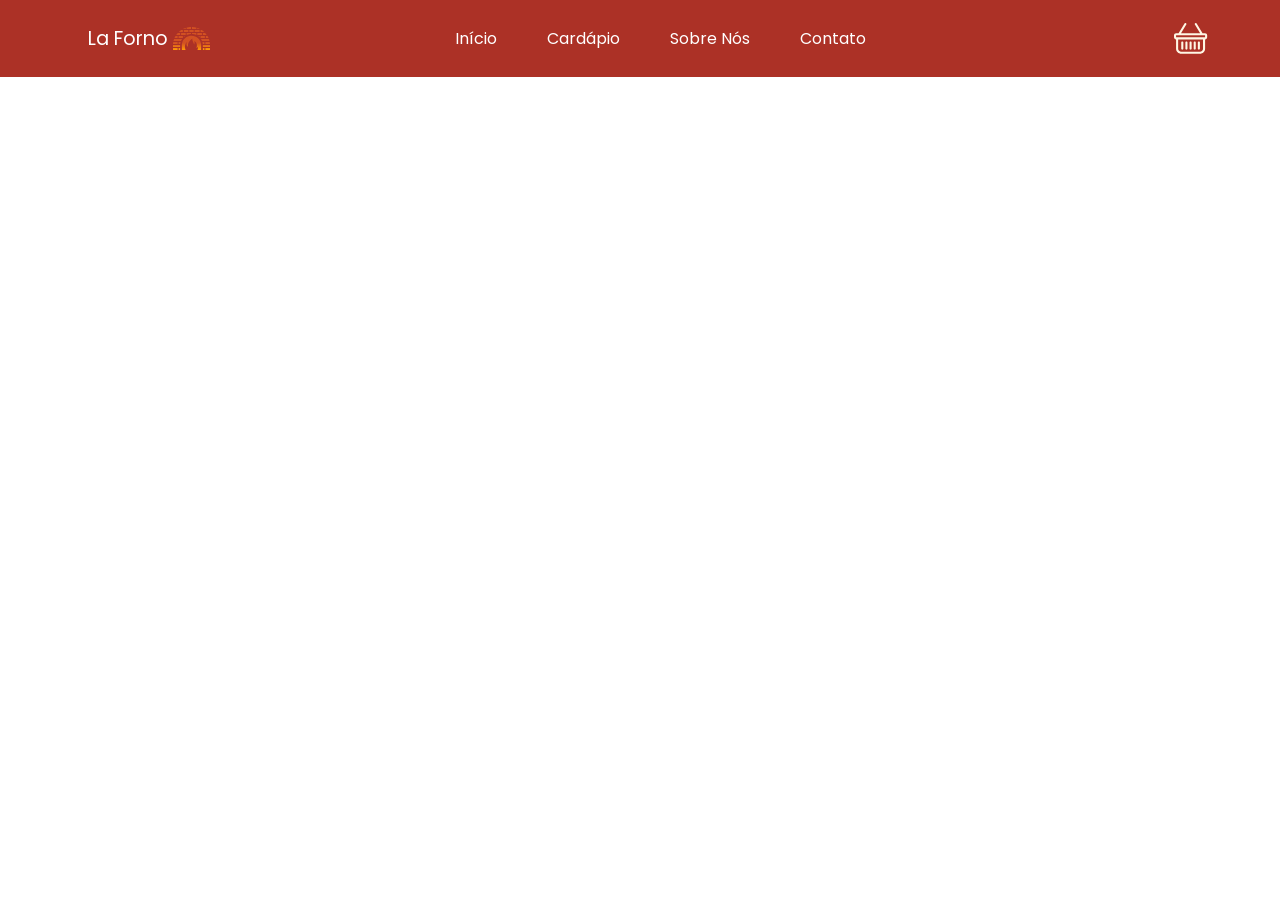
==== cardapio.html @ 2a8bf9a4 "Criando a página do cardápio" ====
<!DOCTYPE html>
<html lang="pt-BR">
<head>
    <meta charset="UTF-8">
    <meta name="viewport" content="width=device-width, initial-scale=1.0">
    <link rel="stylesheet" href="styles/header.css">
    <link rel="shortcut icon" href="assets/Favicon.svg" type="image/x-icon">
    <title>La Forno</title>
</head>
<body>
    <header class="cabecalho">
        <div class="cabecalho__logo">
            <h1 class="cabecalho__logo__texto">La Forno</h1>
            <img class="cabecalho__logo__imagem" src="assets/forno 1 (Traced).svg" alt="">
        </div>
        <nav class="cabecalho__navbar">
            <ul class="cabecalho__navbar__lista">
                <li class="cabecalho__navbar__lista__item"><a href="https://maisqueumjogo.com.br/wp-content/uploads/2020/10/memebotafogo3.png">Início</a></li>
                <li class="cabecalho__navbar__lista__item"><a href="https://vascaino.net/wp-content/uploads/2025/05/loide-augusto-1024x563.jpg">Cardápio</a></li>
                <li class="cabecalho__navbar__lista__item"><a href="assets/w0fu52c6a8t61.jpg">Sobre Nós</a></li>
                <li class="cabecalho__navbar__lista__item"><a href="assets/w0fu52c6a8t61.jpg">Contato</a></li>
            </ul>
        </nav>
        <a class="cabecalho__carrinho" href="assets/w0fu52c6a8t61.jpg"><img src="assets/carrinho.svg" alt=""></a>
    </header>


</body>
</html>
---- styles/header.css ----
@import url('https://fonts.googleapis.com/css2?family=Poppins:ital,wght@0,100;0,200;0,300;0,400;0,500;0,600;0,700;0,800;0,900;1,100;1,200;1,300;1,400;1,500;1,600;1,700;1,800;1,900&display=swap');

@import url(banner.css);
@import url(mais-vendidos.css);
@import url(cardapio.css);
@import url(footer.css);

* {
    padding: 0;
    margin: 0;
}

body {
    font-family: "Poppins", sans-serif
}

:root { 
    --vermelho-principal: #AC3126;
    --vermelho-secundario: #972A21;
    --bege-background_1: #FFF7E5;
    --bege_escuro-background_2: #D89B60;

    --texto-branco: #FFFFFF;
    --texto-preto: #222222;
    --texto-verde: #2B5611;

}

.cabecalho {
    background-color: var(--vermelho-principal);
    display: flex;
    gap: 50px;
    justify-content: space-between;
    width: auto ;
    padding: 0.5em;
}

.cabecalho__logo {
    display: flex;
    align-items: center;
    gap: 5px;
    padding: 1em;
    color: var(--texto-branco);
    margin-left: 4em;
}

.cabecalho__logo__texto {
    font-size: 1.2rem;
    font-weight: 400;
}

.cabecalho__navbar {
    display: flex;
    align-items: center;
}

.cabecalho__navbar__lista {
    display: flex;
    gap: 50px;
    list-style-type: none;
    margin-right: 5em;
}

.cabecalho__navbar__lista a{
    text-decoration: none;
    color: var(--texto-branco);
}

.cabecalho__logo__imagem {
    width: 2.3em;
}

.cabecalho__carrinho {
    margin-right: 4em;
    display: flex;
}

.cabecalho__carrinho img {
    width: 2.1em;
}
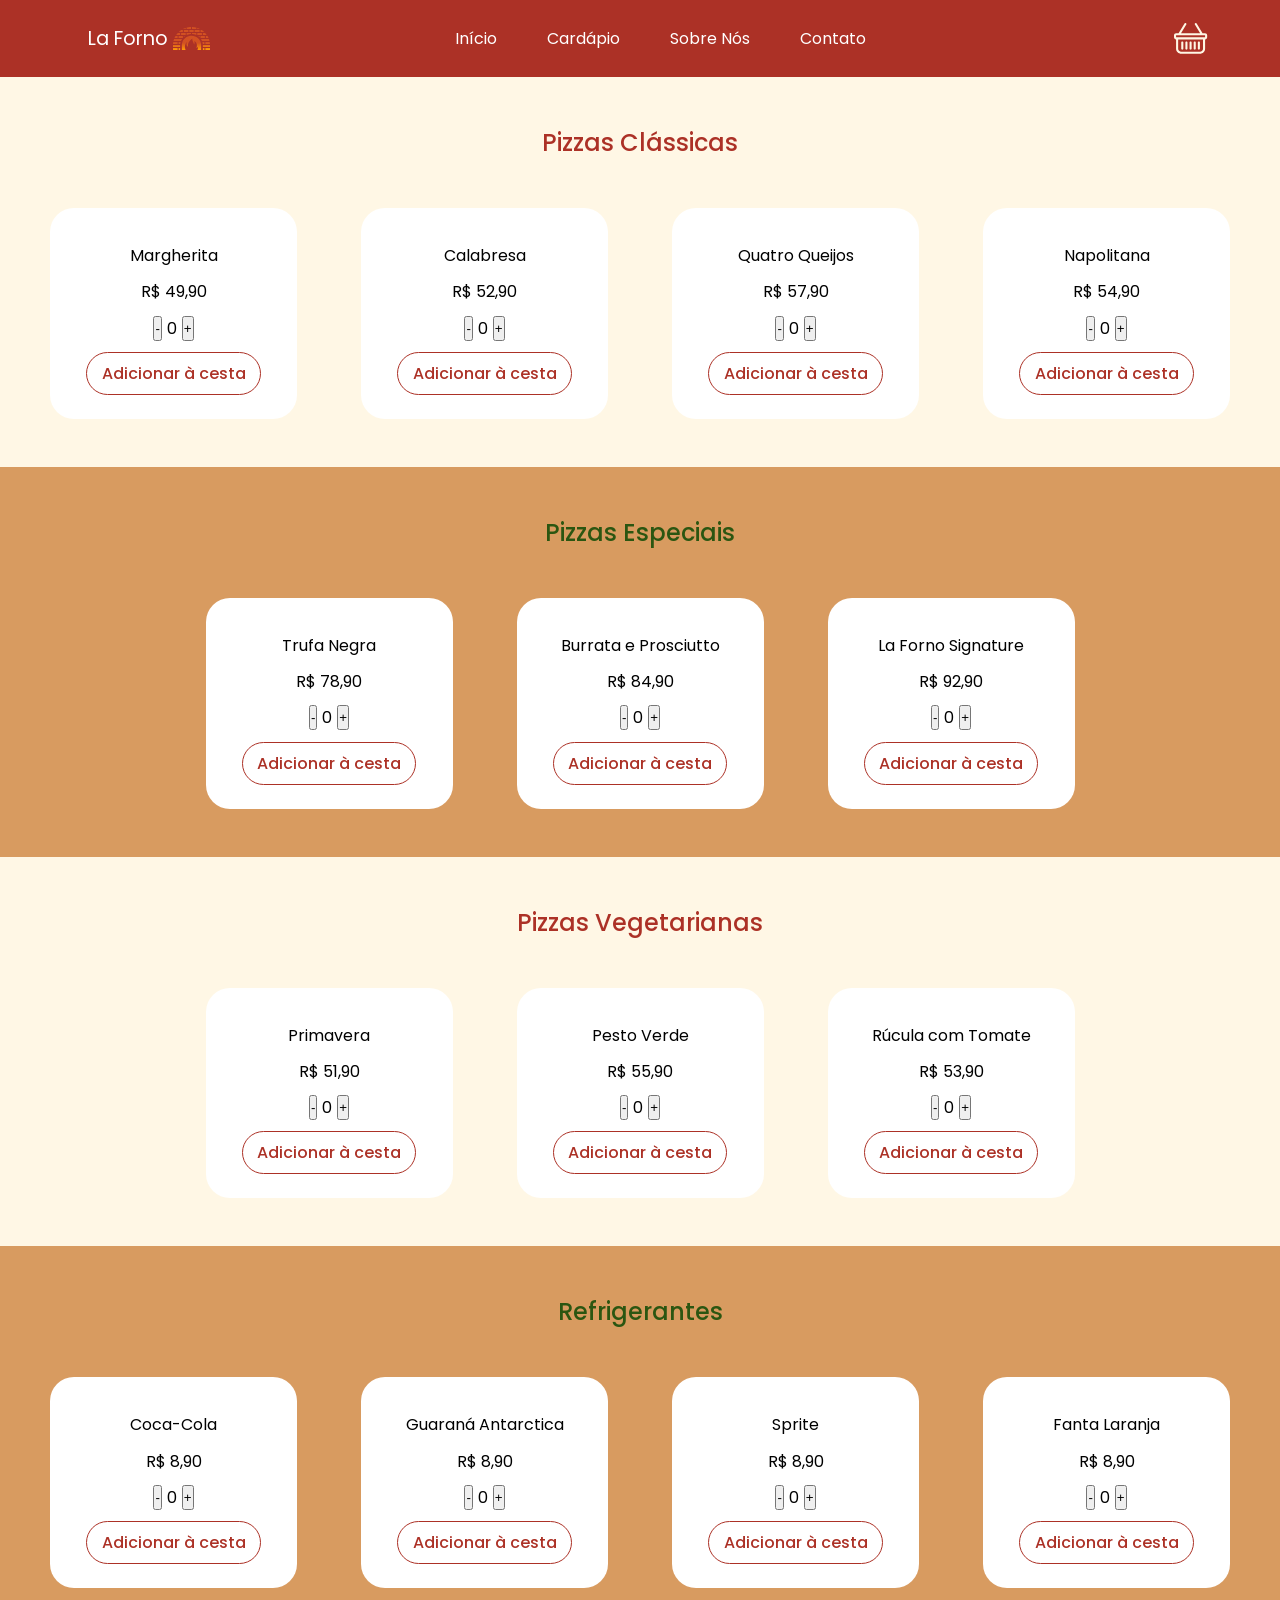
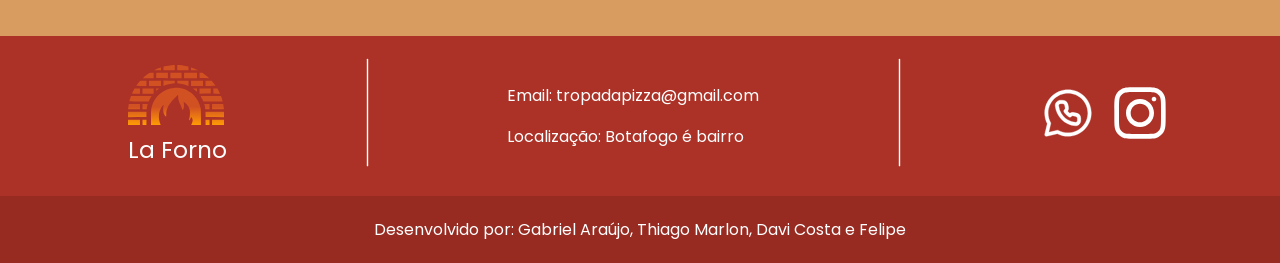
==== commit 2c0f7bdd: "Incrementando a página do cardápio" ====
--- a/cardapio.html
+++ b/cardapio.html
@@ -5,9 +5,10 @@
     <meta name="viewport" content="width=device-width, initial-scale=1.0">
     <link rel="stylesheet" href="styles/header.css">
     <link rel="shortcut icon" href="assets/Favicon.svg" type="image/x-icon">
-    <title>La Forno</title>
+    <title>La Forno — Cardápio</title>
 </head>
 <body>
+
     <header class="cabecalho">
         <div class="cabecalho__logo">
             <h1 class="cabecalho__logo__texto">La Forno</h1>
@@ -15,15 +16,222 @@
         </div>
         <nav class="cabecalho__navbar">
             <ul class="cabecalho__navbar__lista">
-                <li class="cabecalho__navbar__lista__item"><a href="https://maisqueumjogo.com.br/wp-content/uploads/2020/10/memebotafogo3.png">Início</a></li>
-                <li class="cabecalho__navbar__lista__item"><a href="https://vascaino.net/wp-content/uploads/2025/05/loide-augusto-1024x563.jpg">Cardápio</a></li>
-                <li class="cabecalho__navbar__lista__item"><a href="assets/w0fu52c6a8t61.jpg">Sobre Nós</a></li>
-                <li class="cabecalho__navbar__lista__item"><a href="assets/w0fu52c6a8t61.jpg">Contato</a></li>
+                <li class="cabecalho__navbar__lista__item"><a href="index.html">Início</a></li>
+                <li class="cabecalho__navbar__lista__item"><a href="cardapio.html">Cardápio</a></li>
+                <li class="cabecalho__navbar__lista__item"><a href="#">Sobre Nós</a></li>
+                <li class="cabecalho__navbar__lista__item"><a href="#">Contato</a></li>
             </ul>
         </nav>
-        <a class="cabecalho__carrinho" href="assets/w0fu52c6a8t61.jpg"><img src="assets/carrinho.svg" alt=""></a>
+        <a class="cabecalho__carrinho" href="#"><img src="assets/carrinho.svg" alt=""></a>
     </header>
 
+    <!-- PIZZAS CLÁSSICAS -->
+    <section class="mais-vendidos">
+        <h2 class="mais-vendidos__texto">Pizzas Clássicas</h2>
+        <div class="mais-vendidos__produtos">
+            <div class="vendidos__produtos__card">
+                <img class="vendidos__produtos__card__pizza" src="assets/pizzas/pizza_margueita.svg" alt="">
+                <p>Margherita</p>
+                <p>R$ 49,90</p>
+                <div class="vendidos__produtos__card__quantidade">
+                    <button>-</button>
+                    <p>0</p>
+                    <button>+</button>
+                </div>
+                <a class="vendidos__produtos__card__link" href="#">Adicionar à cesta</a>
+            </div>
+            <div class="vendidos__produtos__card">
+                <img class="vendidos__produtos__card__pizza" src="assets/pizzas/pizza_margueita.svg" alt="">
+                <p>Calabresa</p>
+                <p>R$ 52,90</p>
+                <div class="vendidos__produtos__card__quantidade">
+                    <button>-</button>
+                    <p>0</p>
+                    <button>+</button>
+                </div>
+                <a class="vendidos__produtos__card__link" href="#">Adicionar à cesta</a>
+            </div>
+            <div class="vendidos__produtos__card">
+                <img class="vendidos__produtos__card__pizza" src="assets/pizzas/pizza_margueita.svg" alt="">
+                <p>Quatro Queijos</p>
+                <p>R$ 57,90</p>
+                <div class="vendidos__produtos__card__quantidade">
+                    <button>-</button>
+                    <p>0</p>
+                    <button>+</button>
+                </div>
+                <a class="vendidos__produtos__card__link" href="#">Adicionar à cesta</a>
+            </div>
+            <div class="vendidos__produtos__card">
+                <img class="vendidos__produtos__card__pizza" src="assets/pizzas/pizza_margueita.svg" alt="">
+                <p>Napolitana</p>
+                <p>R$ 54,90</p>
+                <div class="vendidos__produtos__card__quantidade">
+                    <button>-</button>
+                    <p>0</p>
+                    <button>+</button>
+                </div>
+                <a class="vendidos__produtos__card__link" href="#">Adicionar à cesta</a>
+            </div>
+        </div>
+    </section>
+
+    <!-- PIZZAS ESPECIAIS -->
+    <section class="mais-vendidos pizza-especiais">
+        <h2 class="mais-vendidos__texto texto__pizza-especiais">Pizzas Especiais</h2>
+        <div class="mais-vendidos__produtos">
+            <div class="vendidos__produtos__card">
+                <img class="vendidos__produtos__card__pizza" src="assets/pizzas/pizza_margueita.svg" alt="">
+                <p>Trufa Negra</p>
+                <p>R$ 78,90</p>
+                <div class="vendidos__produtos__card__quantidade">
+                    <button>-</button>
+                    <p>0</p>
+                    <button>+</button>
+                </div>
+                <a class="vendidos__produtos__card__link" href="#">Adicionar à cesta</a>
+            </div>
+            <div class="vendidos__produtos__card">
+                <img class="vendidos__produtos__card__pizza" src="assets/pizzas/pizza_margueita.svg" alt="">
+                <p>Burrata e Prosciutto</p>
+                <p>R$ 84,90</p>
+                <div class="vendidos__produtos__card__quantidade">
+                    <button>-</button>
+                    <p>0</p>
+                    <button>+</button>
+                </div>
+                <a class="vendidos__produtos__card__link" href="#">Adicionar à cesta</a>
+            </div>
+            <div class="vendidos__produtos__card">
+                <img class="vendidos__produtos__card__pizza" src="assets/pizzas/pizza_margueita.svg" alt="">
+                <p>La Forno Signature</p>
+                <p>R$ 92,90</p>
+                <div class="vendidos__produtos__card__quantidade">
+                    <button>-</button>
+                    <p>0</p>
+                    <button>+</button>
+                </div>
+                <a class="vendidos__produtos__card__link" href="#">Adicionar à cesta</a>
+            </div>
+        </div>
+    </section>
+
+    <!-- PIZZAS VEGETARIANAS -->
+    <section class="mais-vendidos vegetariano">
+        <h2 class="mais-vendidos__texto vegetariano__texto">Pizzas Vegetarianas</h2>
+        <div class="mais-vendidos__produtos">
+            <div class="vendidos__produtos__card">
+                <img class="vendidos__produtos__card__pizza" src="assets/pizzas/pizza_margueita.svg" alt="">
+                <p>Primavera</p>
+                <p>R$ 51,90</p>
+                <div class="vendidos__produtos__card__quantidade">
+                    <button>-</button>
+                    <p>0</p>
+                    <button>+</button>
+                </div>
+                <a class="vendidos__produtos__card__link" href="#">Adicionar à cesta</a>
+            </div>
+            <div class="vendidos__produtos__card">
+                <img class="vendidos__produtos__card__pizza" src="assets/pizzas/pizza_margueita.svg" alt="">
+                <p>Pesto Verde</p>
+                <p>R$ 55,90</p>
+                <div class="vendidos__produtos__card__quantidade">
+                    <button>-</button>
+                    <p>0</p>
+                    <button>+</button>
+                </div>
+                <a class="vendidos__produtos__card__link" href="#">Adicionar à cesta</a>
+            </div>
+            <div class="vendidos__produtos__card">
+                <img class="vendidos__produtos__card__pizza" src="assets/pizzas/pizza_margueita.svg" alt="">
+                <p>Rúcula com Tomate</p>
+                <p>R$ 53,90</p>
+                <div class="vendidos__produtos__card__quantidade">
+                    <button>-</button>
+                    <p>0</p>
+                    <button>+</button>
+                </div>
+                <a class="vendidos__produtos__card__link" href="#">Adicionar à cesta</a>
+            </div>
+        </div>
+    </section>
+
+    <!-- REFRIGERANTES -->
+    <section class="mais-vendidos pizza-especiais">
+        <h2 class="mais-vendidos__texto texto__pizza-especiais">Refrigerantes</h2>
+        <div class="mais-vendidos__produtos">
+            <div class="vendidos__produtos__card">
+                <img class="vendidos__produtos__card__pizza" src="assets/pizzas/pizza_margueita.svg" alt="">
+                <p>Coca-Cola</p>
+                <p>R$ 8,90</p>
+                <div class="vendidos__produtos__card__quantidade">
+                    <button>-</button>
+                    <p>0</p>
+                    <button>+</button>
+                </div>
+                <a class="vendidos__produtos__card__link" href="#">Adicionar à cesta</a>
+            </div>
+            <div class="vendidos__produtos__card">
+                <img class="vendidos__produtos__card__pizza" src="assets/pizzas/pizza_margueita.svg" alt="">
+                <p>Guaraná Antarctica</p>
+                <p>R$ 8,90</p>
+                <div class="vendidos__produtos__card__quantidade">
+                    <button>-</button>
+                    <p>0</p>
+                    <button>+</button>
+                </div>
+                <a class="vendidos__produtos__card__link" href="#">Adicionar à cesta</a>
+            </div>
+            <div class="vendidos__produtos__card">
+                <img class="vendidos__produtos__card__pizza" src="assets/pizzas/pizza_margueita.svg" alt="">
+                <p>Sprite</p>
+                <p>R$ 8,90</p>
+                <div class="vendidos__produtos__card__quantidade">
+                    <button>-</button>
+                    <p>0</p>
+                    <button>+</button>
+                </div>
+                <a class="vendidos__produtos__card__link" href="#">Adicionar à cesta</a>
+            </div>
+            <div class="vendidos__produtos__card">
+                <img class="vendidos__produtos__card__pizza" src="assets/pizzas/pizza_margueita.svg" alt="">
+                <p>Fanta Laranja</p>
+                <p>R$ 8,90</p>
+                <div class="vendidos__produtos__card__quantidade">
+                    <button>-</button>
+                    <p>0</p>
+                    <button>+</button>
+                </div>
+                <a class="vendidos__produtos__card__link" href="#">Adicionar à cesta</a>
+            </div>
+        </div>
+    </section>
+
+    <footer class="footer">
+        <div class="footer_superior">
+            <div class="footer_superior__logo">
+                <img src="assets/forno 1 (Traced).svg" alt="">
+                <p>La Forno</p>
+            </div>
+
+            <div class="line"><img src="assets/line-xl-svgrepo-com.svg" alt=""></div>
+
+            <div class="footer__superior__informacoes">
+                <p>Email: tropadapizza@gmail.com</p>
+                <p>Localização: Botafogo é bairro</p>
+            </div>
+
+            <div class="line"><img src="assets/line-xl-svgrepo-com.svg" alt=""></div>
+
+            <div class="footer__superior__contatos">
+                <a href="#"><img src="assets/whatsapp-svgrepo-com.svg" alt=""></a>
+                <a href="#"><img src="assets/instagram-svgrepo-com.svg" alt=""></a>
+            </div>
+        </div>
+        <div class="footer_infeior">
+            <h3>Desenvolvido por: Gabriel Araújo, Thiago Marlon, Davi Costa e Felipe</h3>
+        </div>
+    </footer>
 
 </body>
-</html>+</html>
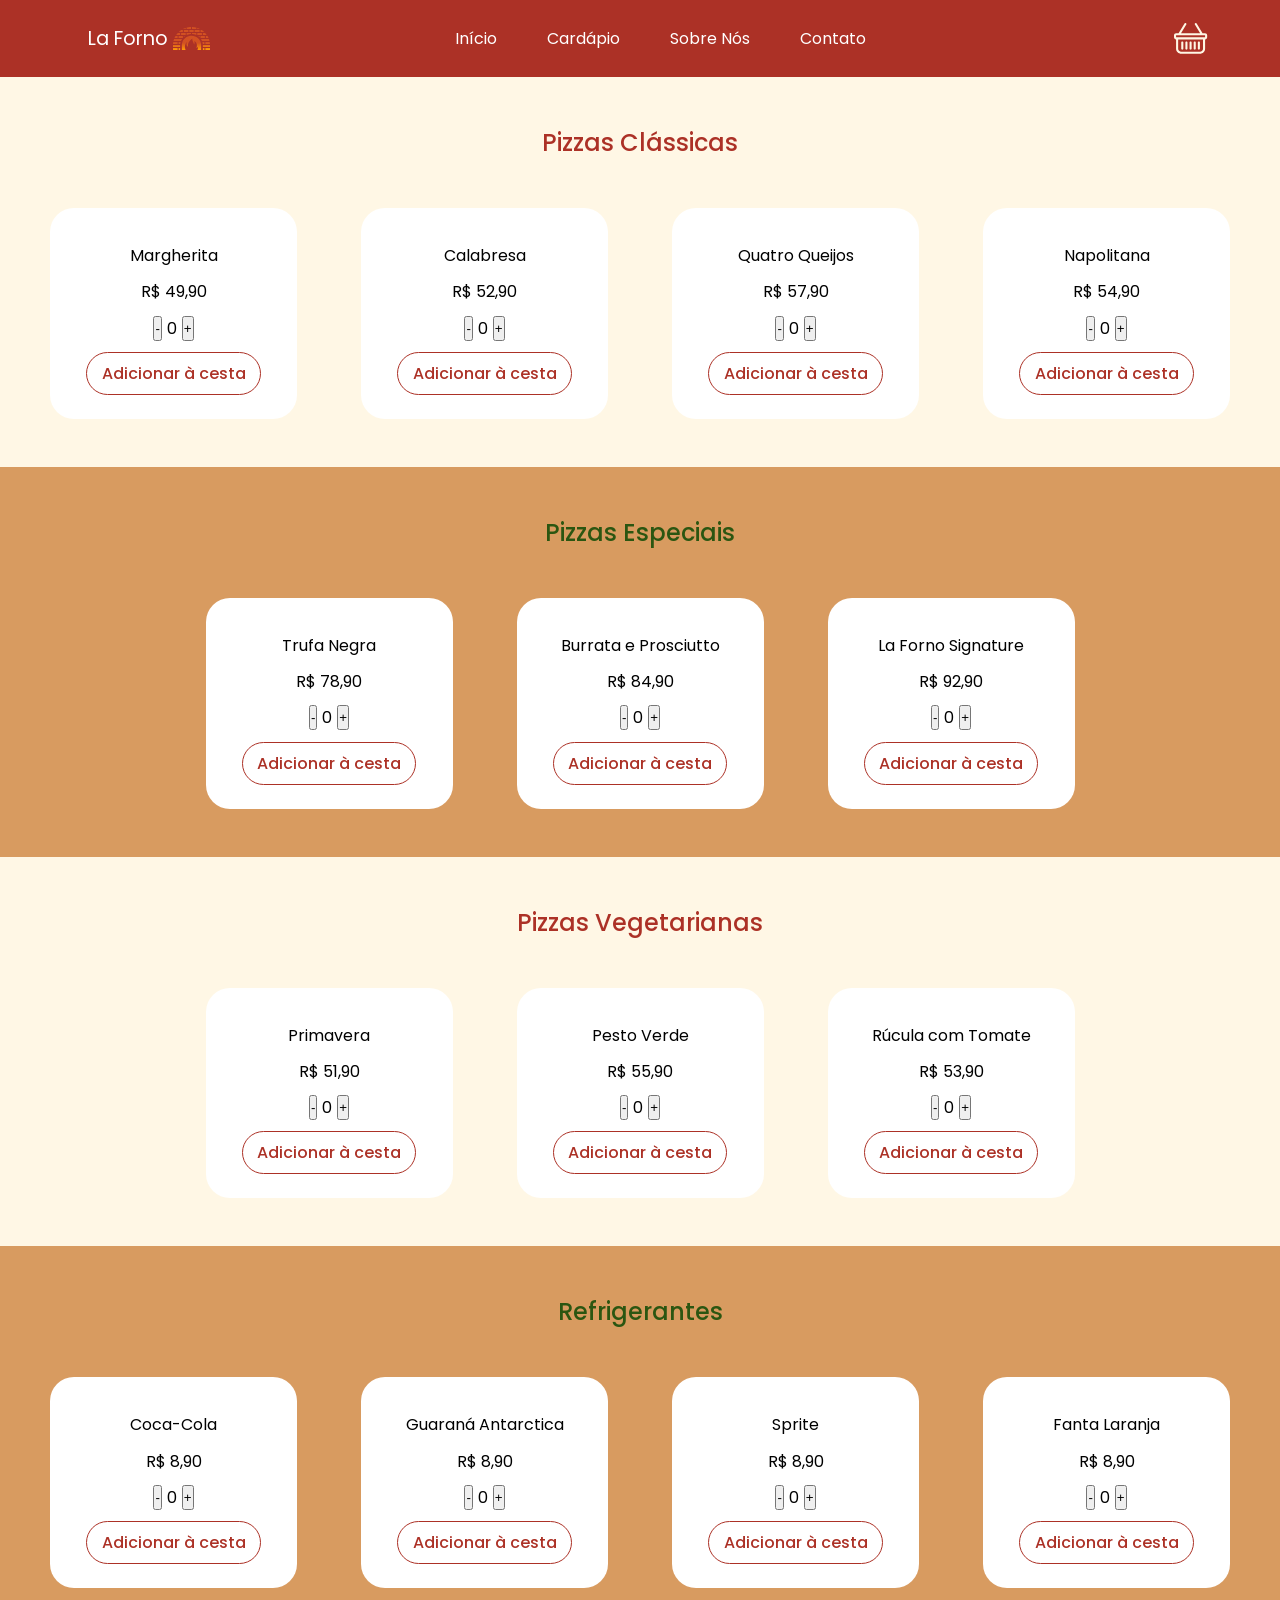
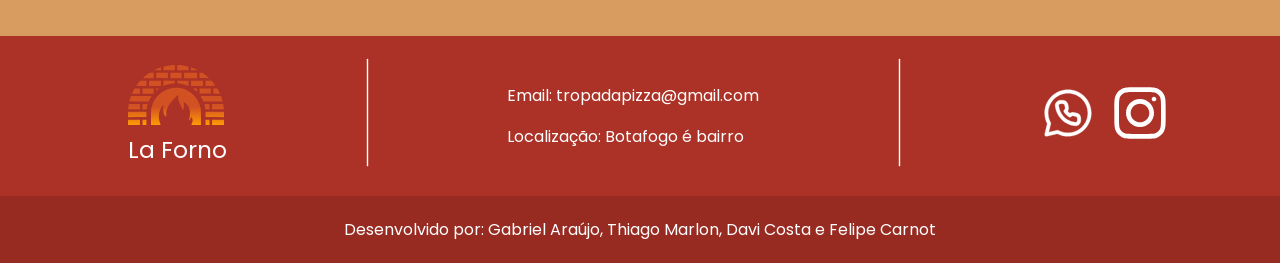
==== commit baa1b4de: "Pagina Contato finalizada e pagina Sobre Nos estruturada apenas html" ====
--- a/cardapio.html
+++ b/cardapio.html
@@ -18,8 +18,8 @@
             <ul class="cabecalho__navbar__lista">
                 <li class="cabecalho__navbar__lista__item"><a href="index.html">Início</a></li>
                 <li class="cabecalho__navbar__lista__item"><a href="cardapio.html">Cardápio</a></li>
-                <li class="cabecalho__navbar__lista__item"><a href="#">Sobre Nós</a></li>
-                <li class="cabecalho__navbar__lista__item"><a href="#">Contato</a></li>
+                <li class="cabecalho__navbar__lista__item"><a href="sobre_nos.html">Sobre Nós</a></li>
+                <li class="cabecalho__navbar__lista__item"><a href="contato.html">Contato</a></li>
             </ul>
         </nav>
         <a class="cabecalho__carrinho" href="#"><img src="assets/carrinho.svg" alt=""></a>
@@ -229,7 +229,7 @@
             </div>
         </div>
         <div class="footer_infeior">
-            <h3>Desenvolvido por: Gabriel Araújo, Thiago Marlon, Davi Costa e Felipe</h3>
+            <h3>Desenvolvido por: Gabriel Araújo, Thiago Marlon, Davi Costa e Felipe Carnot</h3>
         </div>
     </footer>
 
